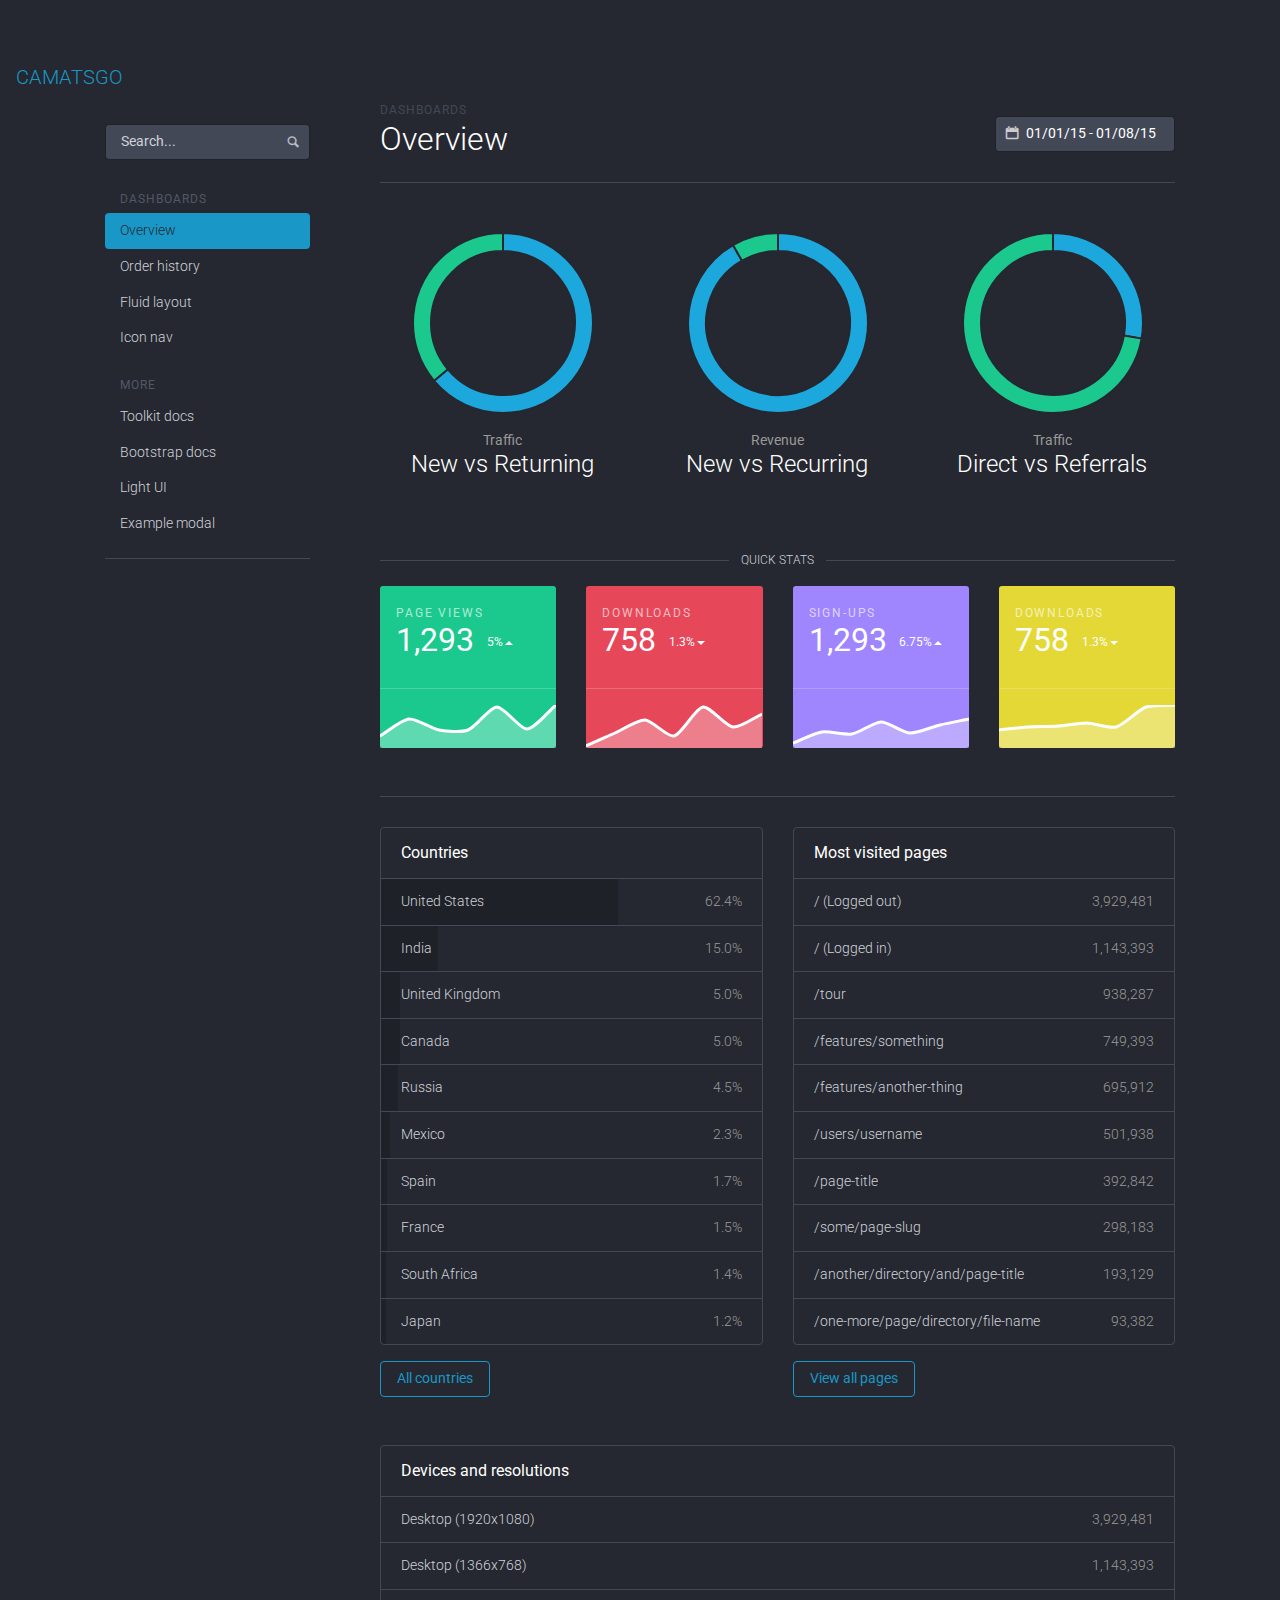
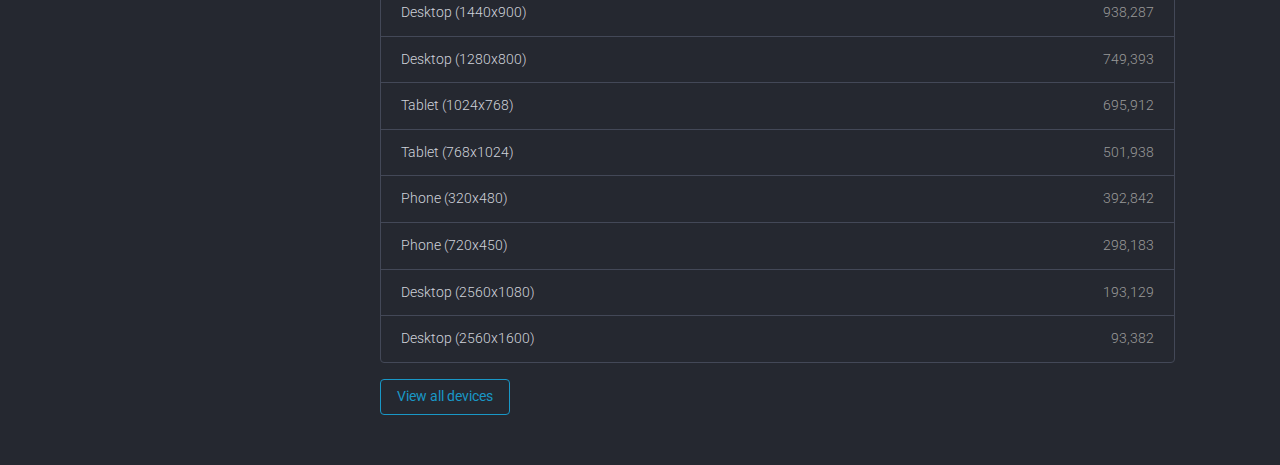
==== first_view_doc/index.html @ 9ee50ad4 "Primera Entrada" ====
<!DOCTYPE html>
<html lang="en">
  <head>
    <meta charset="utf-8">
    <meta http-equiv="X-UA-Compatible" content="IE=edge">
    <meta name="viewport" content="width=device-width, initial-scale=1">
    <meta name="description" content="">
    <meta name="keywords" content="">
    <meta name="author" content="">

    <title>
      
        Overview &middot; 
      
    </title>

    <link href="http://fonts.googleapis.com/css?family=Roboto:300,400,500,700,400italic" rel="stylesheet">
    
      <link href="assets/css/toolkit-inverse.css" rel="stylesheet">
    
    
    <link href="assets/css/application.css" rel="stylesheet">

    <style>
      /* note: this is a hack for ios iframe for bootstrap themes shopify page */
      /* this chunk of css is not part of the toolkit :) */
      body {
        width: 1px;
        min-width: 100%;
        *width: 100%;
      }
    </style>
  </head>


<body>


    <!-- Menú -->
    <nav class="navbar navbar-expand-lg navbar-primary bg-light">
      <a class="navbar-brand" href="#">CAMATSGO</a>      
      <div class="collapse navbar-collapse" id="navbarSupportedContent">
       
      </div>
  </nav>



  <div class="container">
    <div class="row">
      <div class="col-md-3 sidebar">
        <nav class="sidebar-nav">
          <div class="sidebar-header">
            <button class="nav-toggler nav-toggler-md sidebar-toggler" type="button" data-toggle="collapse" data-target="#nav-toggleable-md">
              <span class="sr-only">Toggle nav</span>
            </button>
            
          </div>

          <div class="collapse nav-toggleable-md" id="nav-toggleable-md">
            <form class="sidebar-form">
              <input class="form-control" type="text" placeholder="Search...">
              <button type="submit" class="btn-link">
                <span class="icon icon-magnifying-glass"></span>
              </button>
            </form>
            <ul class="nav nav-pills nav-stacked flex-column">
              <li class="nav-header">Dashboards</li>
              <li class="nav-item">
                <a class="nav-link active" href="index.html">Overview</a>
              </li>
              <li class="nav-item">
                <a class="nav-link " href="order-history/index.html">Order history</a>
              </li>
              <li class="nav-item">
                <a class="nav-link "href="fluid/index.html">Fluid layout</a>
              </li>
              <li class="nav-item">
                <a class="nav-link " href="icon-nav/index.html">Icon nav</a>
              </li>

              <li class="nav-header">More</li>
              <li class="nav-item">
                <a class="nav-link "href="docs/index.html">
                  Toolkit docs
                </a>
              </li>
              <li class="nav-item">
                <a class="nav-link" href="http://getbootstrap.com" target="blank">
                  Bootstrap docs
                </a>
              </li>
              <li class="nav-item">
                <a class="nav-link " href="index-light/index.html">Light UI</a>
              </li>
              <li class="nav-item">
                <a class="nav-link" href="#docsModal" data-toggle="modal">
                  Example modal
                </a>
              </li>
            </ul>
            <hr class="visible-xs mt-3">
          </div>
        </nav>
      </div>
      <div class="col-md-9 content">
        <div class="dashhead">
  <div class="dashhead-titles">
    <h6 class="dashhead-subtitle">Dashboards</h6>
    <h2 class="dashhead-title">Overview</h2>
  </div>

  <div class="btn-toolbar dashhead-toolbar">
    <div class="btn-toolbar-item input-with-icon">
      <input type="text" value="01/01/15 - 01/08/15" class="form-control" data-provide="datepicker">
      <span class="icon icon-calendar"></span>
    </div>
  </div>
</div>

<hr class="mt-3">

<div class="row text-center mt-5">
  <div class="col-md-4 mb-4 mb-md-3">
    <div class="w-3 mx-auto">
      <canvas
        class="ex-graph"
        width="200" height="200"
        data-chart="doughnut"
        data-dataset="[230, 130]"
        data-dataset-options="{ borderColor: '#252830', backgroundColor: ['#1ca8dd', '#1bc98e'] }"
        data-labels="['Returning', 'New']">
      </canvas>
    </div>
    <strong class="text-muted">Traffic</strong>
    <h4>New vs Returning</h4>
  </div>
  <div class="col-md-4 mb-4 mb-md-3">
    <div class="w-3 mx-auto">
      <canvas
        class="ex-graph"
        width="200" height="200"
        data-chart="doughnut"
        data-dataset="[330,30]"
        data-dataset-options="{ borderColor: '#252830', backgroundColor: ['#1ca8dd', '#1bc98e'] }"
        data-labels="['Returning', 'New']">
      </canvas>
    </div>
    <strong class="text-muted">Revenue</strong>
    <h4>New vs Recurring</h4>
  </div>
  <div class="col-md-4 mb-4 mb-md-3">
    <div class="w-3 mx-auto">
      <canvas
        class="ex-graph"
        width="200" height="200"
        data-chart="doughnut"
        data-dataset="[100,260]"
        data-dataset-options="{ borderColor: '#252830', backgroundColor: ['#1ca8dd', '#1bc98e'] }"
        data-labels="['Referrals', 'Direct']">
      </canvas>
    </div>
    <strong class="text-muted">Traffic</strong>
    <h4>Direct vs Referrals</h4>
  </div>
</div>

<div class="hr-divider mt-5 mb-3">
  <h3 class="hr-divider-content hr-divider-heading">Quick stats</h3>
</div>

<div class="row statcards">
  <div class="col-md-6 col-xl-3 mb-3 mb-md-4 mb-xl-0">
    <div class="statcard statcard-success">
      <div class="p-3">
        <span class="statcard-desc">Page views</span>
        <h2 class="statcard-number">
          1,293
          <small class="delta-indicator delta-positive">5%</small>
        </h2>
        <hr class="statcard-hr mb-0">
      </div>
      <canvas id="sparkline1" width="378" height="94" class="sparkline"
        data-chart="spark-line"
        data-dataset="[[28,68,41,43,96,45,100]]"
        data-labels="['a','b','c','d','e','f','g']"
        style="width: 189px; height: 47px;">
      </canvas>
    </div>
  </div>
  <div class="col-md-6 col-xl-3 mb-3 mb-md-4 mb-xl-0">
    <div class="statcard statcard-danger">
      <div class="p-3">
        <span class="statcard-desc">Downloads</span>
        <h2 class="statcard-number">
          758
          <small class="delta-indicator delta-negative">1.3%</small>
        </h2>
        <hr class="statcard-hr mb-0">
      </div>
      <canvas id="sparkline1" width="378" height="94" class="sparkline"
        data-chart="spark-line"
        data-dataset="[[4,34,64,27,96,50,80]]"
        data-labels="['a', 'b','c','d','e','f','g']"
        style="width: 189px; height: 47px;"></canvas>
    </div>
  </div>
  <div class="col-md-6 col-xl-3 mb-3 mb-md-4 mb-xl-0">
    <div class="statcard statcard-info">
      <div class="p-3">
        <span class="statcard-desc">Sign-ups</span>
        <h2 class="statcard-number">
          1,293
          <small class="delta-indicator delta-positive">6.75%</small>
        </h2>
        <hr class="statcard-hr mb-0">
      </div>
      <canvas id="sparkline1" width="378" height="94" class="sparkline"
        data-chart="spark-line"
        data-dataset="[[12,38,32,60,36,54,68]]"
        data-labels="['a', 'b','c','d','e','f','g']"
        style="width: 189px; height: 47px;"></canvas>
    </div>
  </div>
  <div class="col-md-6 col-xl-3 mb-3 mb-md-4 mb-xl-0">
    <div class="statcard statcard-warning">
      <div class="p-3">
        <span class="statcard-desc">Downloads</span>
        <h2 class="statcard-number">
          758
          <small class="delta-indicator delta-negative">1.3%</small>
        </h2>
        <hr class="statcard-hr mb-0">
      </div>
      <canvas id="sparkline1" width="378" height="94" class="sparkline"
        data-chart="spark-line"
        data-dataset="[[43,48,52,58,50,95,100]]"
        data-labels="['a', 'b','c','d','e','f','g']"
        style="width: 189px; height: 47px;"></canvas>
    </div>
  </div>
</div>

<hr class="mt-5">

<div class="row">
  <div class="col-md-6 mb-5">
    <div class="list-group mb-3">
      <h6 class="list-group-header">
        Countries
      </h6>
      
        <a class="list-group-item list-group-item-action justify-content-between" href="#">
          <span class="list-group-progress" style="width: 62.4%;"></span>
          United States
          <span class="ml-a text-muted">62.4%</span>
        </a>
      
        <a class="list-group-item list-group-item-action justify-content-between" href="#">
          <span class="list-group-progress" style="width: 15.0%;"></span>
          India
          <span class="ml-a text-muted">15.0%</span>
        </a>
      
        <a class="list-group-item list-group-item-action justify-content-between" href="#">
          <span class="list-group-progress" style="width: 5.0%;"></span>
          United Kingdom
          <span class="ml-a text-muted">5.0%</span>
        </a>
      
        <a class="list-group-item list-group-item-action justify-content-between" href="#">
          <span class="list-group-progress" style="width: 5.0%;"></span>
          Canada
          <span class="ml-a text-muted">5.0%</span>
        </a>
      
        <a class="list-group-item list-group-item-action justify-content-between" href="#">
          <span class="list-group-progress" style="width: 4.5%;"></span>
          Russia
          <span class="ml-a text-muted">4.5%</span>
        </a>
      
        <a class="list-group-item list-group-item-action justify-content-between" href="#">
          <span class="list-group-progress" style="width: 2.3%;"></span>
          Mexico
          <span class="ml-a text-muted">2.3%</span>
        </a>
      
        <a class="list-group-item list-group-item-action justify-content-between" href="#">
          <span class="list-group-progress" style="width: 1.7%;"></span>
          Spain
          <span class="ml-a text-muted">1.7%</span>
        </a>
      
        <a class="list-group-item list-group-item-action justify-content-between" href="#">
          <span class="list-group-progress" style="width: 1.5%;"></span>
          France
          <span class="ml-a text-muted">1.5%</span>
        </a>
      
        <a class="list-group-item list-group-item-action justify-content-between" href="#">
          <span class="list-group-progress" style="width: 1.4%;"></span>
          South Africa
          <span class="ml-a text-muted">1.4%</span>
        </a>
      
        <a class="list-group-item list-group-item-action justify-content-between" href="#">
          <span class="list-group-progress" style="width: 1.2%;"></span>
          Japan
          <span class="ml-a text-muted">1.2%</span>
        </a>
      
    </div>
    <a href="#" class="btn btn-outline-primary px-3">All countries</a>
  </div>
  <div class="col-md-6 mb-5">
    <div class="list-group mb-3">
      <h6 class="list-group-header">
        Most visited pages
      </h6>
      
        <a class="list-group-item list-group-item-action justify-content-between" href="#">
          <span>/ (Logged out)</span>
          <span class="mr-a text-muted">3,929,481</span>
        </a>
      
        <a class="list-group-item list-group-item-action justify-content-between" href="#">
          <span>/ (Logged in)</span>
          <span class="mr-a text-muted">1,143,393</span>
        </a>
      
        <a class="list-group-item list-group-item-action justify-content-between" href="#">
          <span>/tour</span>
          <span class="mr-a text-muted">938,287</span>
        </a>
      
        <a class="list-group-item list-group-item-action justify-content-between" href="#">
          <span>/features/something</span>
          <span class="mr-a text-muted">749,393</span>
        </a>
      
        <a class="list-group-item list-group-item-action justify-content-between" href="#">
          <span>/features/another-thing</span>
          <span class="mr-a text-muted">695,912</span>
        </a>
      
        <a class="list-group-item list-group-item-action justify-content-between" href="#">
          <span>/users/username</span>
          <span class="mr-a text-muted">501,938</span>
        </a>
      
        <a class="list-group-item list-group-item-action justify-content-between" href="#">
          <span>/page-title</span>
          <span class="mr-a text-muted">392,842</span>
        </a>
      
        <a class="list-group-item list-group-item-action justify-content-between" href="#">
          <span>/some/page-slug</span>
          <span class="mr-a text-muted">298,183</span>
        </a>
      
        <a class="list-group-item list-group-item-action justify-content-between" href="#">
          <span>/another/directory/and/page-title</span>
          <span class="mr-a text-muted">193,129</span>
        </a>
      
        <a class="list-group-item list-group-item-action justify-content-between" href="#">
          <span>/one-more/page/directory/file-name</span>
          <span class="mr-a text-muted">93,382</span>
        </a>
      
    </div>
    <a href="#" class="btn btn-outline-primary px-3">View all pages</a>
  </div>
</div>

<div class="list-group mb-3">
  <h6 class="list-group-header">
    Devices and resolutions
  </h6>
  
    <a class="list-group-item list-group-item-action justify-content-between" href="#">
      <span>Desktop (1920x1080)</span>
      <span class="text-muted">3,929,481</span>
    </a>
  
    <a class="list-group-item list-group-item-action justify-content-between" href="#">
      <span>Desktop (1366x768)</span>
      <span class="text-muted">1,143,393</span>
    </a>
  
    <a class="list-group-item list-group-item-action justify-content-between" href="#">
      <span>Desktop (1440x900)</span>
      <span class="text-muted">938,287</span>
    </a>
  
    <a class="list-group-item list-group-item-action justify-content-between" href="#">
      <span>Desktop (1280x800)</span>
      <span class="text-muted">749,393</span>
    </a>
  
    <a class="list-group-item list-group-item-action justify-content-between" href="#">
      <span>Tablet (1024x768)</span>
      <span class="text-muted">695,912</span>
    </a>
  
    <a class="list-group-item list-group-item-action justify-content-between" href="#">
      <span>Tablet (768x1024)</span>
      <span class="text-muted">501,938</span>
    </a>
  
    <a class="list-group-item list-group-item-action justify-content-between" href="#">
      <span>Phone (320x480)</span>
      <span class="text-muted">392,842</span>
    </a>
  
    <a class="list-group-item list-group-item-action justify-content-between" href="#">
      <span>Phone (720x450)</span>
      <span class="text-muted">298,183</span>
    </a>
  
    <a class="list-group-item list-group-item-action justify-content-between" href="#">
      <span>Desktop (2560x1080)</span>
      <span class="text-muted">193,129</span>
    </a>
  
    <a class="list-group-item list-group-item-action justify-content-between" href="#">
      <span>Desktop (2560x1600)</span>
      <span class="text-muted">93,382</span>
    </a>
  
</div>
<a href="#" class="btn btn-outline-primary px-3">View all devices</a>

      </div>
    </div>
  </div>

  <div id="docsModal" class="modal fade" tabindex="-1" role="dialog" aria-labelledby="myModalLabel">
  <div class="modal-dialog">
    <div class="modal-content">

      <div class="modal-header">
        <h4 class="modal-title" id="myModalLabel">Example modal</h4>
        <button type="button" class="close" data-dismiss="modal" aria-label="Close"><span aria-hidden="true">&times;</span></button>
      </div>
      <div class="modal-body">
        <p>You're looking at an example modal in the dashboard theme.</p>
      </div>
      <div class="modal-footer">
        <button type="button" class="btn btn-primary" data-dismiss="modal">Cool, got it!</button>
      </div>
    </div>
  </div>
</div>


    <script src="assets/js/jquery.min.js"></script>
    <script src="assets/js/tether.min.js"></script>
    <script src="assets/js/chart.js"></script>
    <script src="assets/js/tablesorter.min.js"></script>
    <script src="assets/js/toolkit.js"></script>
    <script src="assets/js/application.js"></script>
    <script>
      // execute/clear BS loaders for docs
      $(function(){while(window.BS&&window.BS.loader&&window.BS.loader.length){(window.BS.loader.pop())()}})
    </script>
  </body>
</html>
---- first_view_doc/assets/css/application.css ----
/* global body padding */
body {
  padding-top:    20px;
  padding-bottom: 20px;
}

@media (min-width: 768px) {
  body {
    padding-top:    50px;
    padding-bottom: 50px;
  }
}


/* global spacing overrides */
h1, h2, h3, h4, h5, h6,
.h1, .h2, .h3, .h4, .h5, .h6 {
  margin-top: 0;
}
hr {
  margin-top: 30px;
  margin-bottom: 30px;
}

.navbar-fixed-top,
.navbar-static-top {
  border-bottom: 0;
}
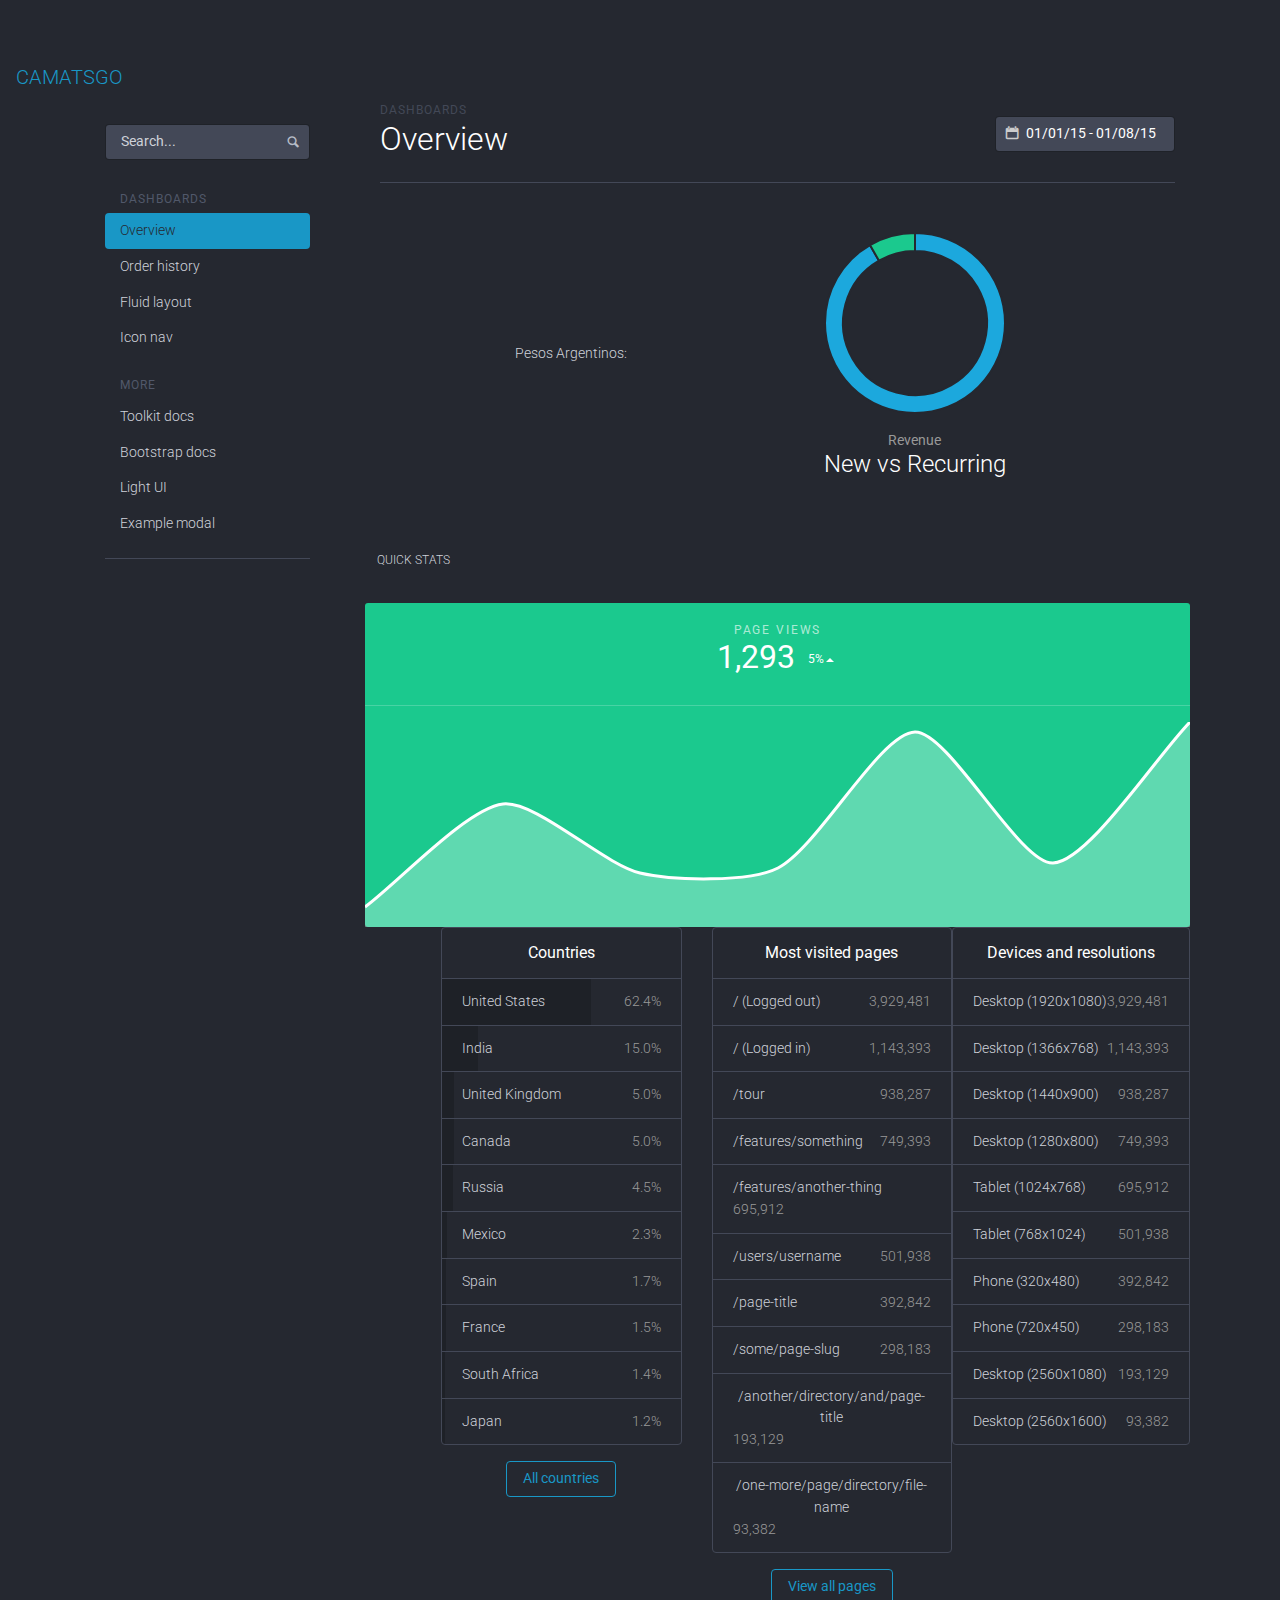
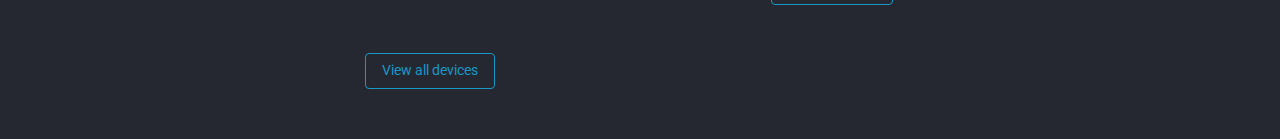
==== commit 9c805e78: "Segunda entrega, first page view" ====
--- a/first_view_doc/index.html
+++ b/first_view_doc/index.html
@@ -13,9 +13,10 @@
         Overview &middot; 
       
     </title>
+    
 
     <link href="http://fonts.googleapis.com/css?family=Roboto:300,400,500,700,400italic" rel="stylesheet">
-    
+    <link href="assets/css/style.css" rel="stylesheet">
       <link href="assets/css/toolkit-inverse.css" rel="stylesheet">
     
     
@@ -121,56 +122,31 @@
 <hr class="mt-3">
 
 <div class="row text-center mt-5">
-  <div class="col-md-4 mb-4 mb-md-3">
-    <div class="w-3 mx-auto">
-      <canvas
-        class="ex-graph"
-        width="200" height="200"
-        data-chart="doughnut"
-        data-dataset="[230, 130]"
-        data-dataset-options="{ borderColor: '#252830', backgroundColor: ['#1ca8dd', '#1bc98e'] }"
-        data-labels="['Returning', 'New']">
-      </canvas>
-    </div>
-    <strong class="text-muted">Traffic</strong>
-    <h4>New vs Returning</h4>
-  </div>
-  <div class="col-md-4 mb-4 mb-md-3">
-    <div class="w-3 mx-auto">
-      <canvas
-        class="ex-graph"
-        width="200" height="200"
-        data-chart="doughnut"
-        data-dataset="[330,30]"
-        data-dataset-options="{ borderColor: '#252830', backgroundColor: ['#1ca8dd', '#1bc98e'] }"
-        data-labels="['Returning', 'New']">
-      </canvas>
-    </div>
-    <strong class="text-muted">Revenue</strong>
-    <h4>New vs Recurring</h4>
-  </div>
-  <div class="col-md-4 mb-4 mb-md-3">
-    <div class="w-3 mx-auto">
-      <canvas
-        class="ex-graph"
-        width="200" height="200"
-        data-chart="doughnut"
-        data-dataset="[100,260]"
-        data-dataset-options="{ borderColor: '#252830', backgroundColor: ['#1ca8dd', '#1bc98e'] }"
-        data-labels="['Referrals', 'Direct']">
-      </canvas>
-    </div>
-    <strong class="text-muted">Traffic</strong>
-    <h4>Direct vs Referrals</h4>
-  </div>
-</div>
+  <div class="col-md-6 mb-4 mb-md-3 text-right walletDiv">
+  <label for="" class="wallets">Pesos Argentinos: </label>
+  </div>
+  <div class="col-md-4 mb-4 mb-md-3">  <div class="w-3 mx-auto">
+    <canvas
+      class="ex-graph"
+      width="200" height="200"
+      data-chart="doughnut"
+      data-dataset="[330,30]"
+      data-dataset-options="{ borderColor: '#252830', backgroundColor: ['#1ca8dd', '#1bc98e'] }"
+      data-labels="['Returning', 'New']">
+    </canvas>
+  </div>
+  <strong class="text-muted">Revenue</strong>
+  <h4>New vs Recurring</h4></div>
+  <div class="col-md-2 mb-4 mb-md-3"></div>
+  
 
 <div class="hr-divider mt-5 mb-3">
   <h3 class="hr-divider-content hr-divider-heading">Quick stats</h3>
 </div>
 
 <div class="row statcards">
-  <div class="col-md-6 col-xl-3 mb-3 mb-md-4 mb-xl-0">
+  <div class="col-md-6 mb-4 mb-md-3"></div>
+  <div class="col-md-12 col-xl-12 mb-3 mb-md-4 mb-xl-0">
     <div class="statcard statcard-success">
       <div class="p-3">
         <span class="statcard-desc">Page views</span>
@@ -184,61 +160,11 @@
         data-chart="spark-line"
         data-dataset="[[28,68,41,43,96,45,100]]"
         data-labels="['a','b','c','d','e','f','g']"
-        style="width: 189px; height: 47px;">
+        style="width: 300px; height: 100px;">
       </canvas>
     </div>
   </div>
-  <div class="col-md-6 col-xl-3 mb-3 mb-md-4 mb-xl-0">
-    <div class="statcard statcard-danger">
-      <div class="p-3">
-        <span class="statcard-desc">Downloads</span>
-        <h2 class="statcard-number">
-          758
-          <small class="delta-indicator delta-negative">1.3%</small>
-        </h2>
-        <hr class="statcard-hr mb-0">
-      </div>
-      <canvas id="sparkline1" width="378" height="94" class="sparkline"
-        data-chart="spark-line"
-        data-dataset="[[4,34,64,27,96,50,80]]"
-        data-labels="['a', 'b','c','d','e','f','g']"
-        style="width: 189px; height: 47px;"></canvas>
-    </div>
-  </div>
-  <div class="col-md-6 col-xl-3 mb-3 mb-md-4 mb-xl-0">
-    <div class="statcard statcard-info">
-      <div class="p-3">
-        <span class="statcard-desc">Sign-ups</span>
-        <h2 class="statcard-number">
-          1,293
-          <small class="delta-indicator delta-positive">6.75%</small>
-        </h2>
-        <hr class="statcard-hr mb-0">
-      </div>
-      <canvas id="sparkline1" width="378" height="94" class="sparkline"
-        data-chart="spark-line"
-        data-dataset="[[12,38,32,60,36,54,68]]"
-        data-labels="['a', 'b','c','d','e','f','g']"
-        style="width: 189px; height: 47px;"></canvas>
-    </div>
-  </div>
-  <div class="col-md-6 col-xl-3 mb-3 mb-md-4 mb-xl-0">
-    <div class="statcard statcard-warning">
-      <div class="p-3">
-        <span class="statcard-desc">Downloads</span>
-        <h2 class="statcard-number">
-          758
-          <small class="delta-indicator delta-negative">1.3%</small>
-        </h2>
-        <hr class="statcard-hr mb-0">
-      </div>
-      <canvas id="sparkline1" width="378" height="94" class="sparkline"
-        data-chart="spark-line"
-        data-dataset="[[43,48,52,58,50,95,100]]"
-        data-labels="['a', 'b','c','d','e','f','g']"
-        style="width: 189px; height: 47px;"></canvas>
-    </div>
-  </div>
+ 
 </div>
 
 <hr class="mt-5">
--- a/first_view_doc/assets/css/style.css
+++ b/first_view_doc/assets/css/style.css
@@ -0,0 +1,5 @@
+.walletDiv {
+    display: flex;
+    justify-content: center;
+    align-items:  center;
+}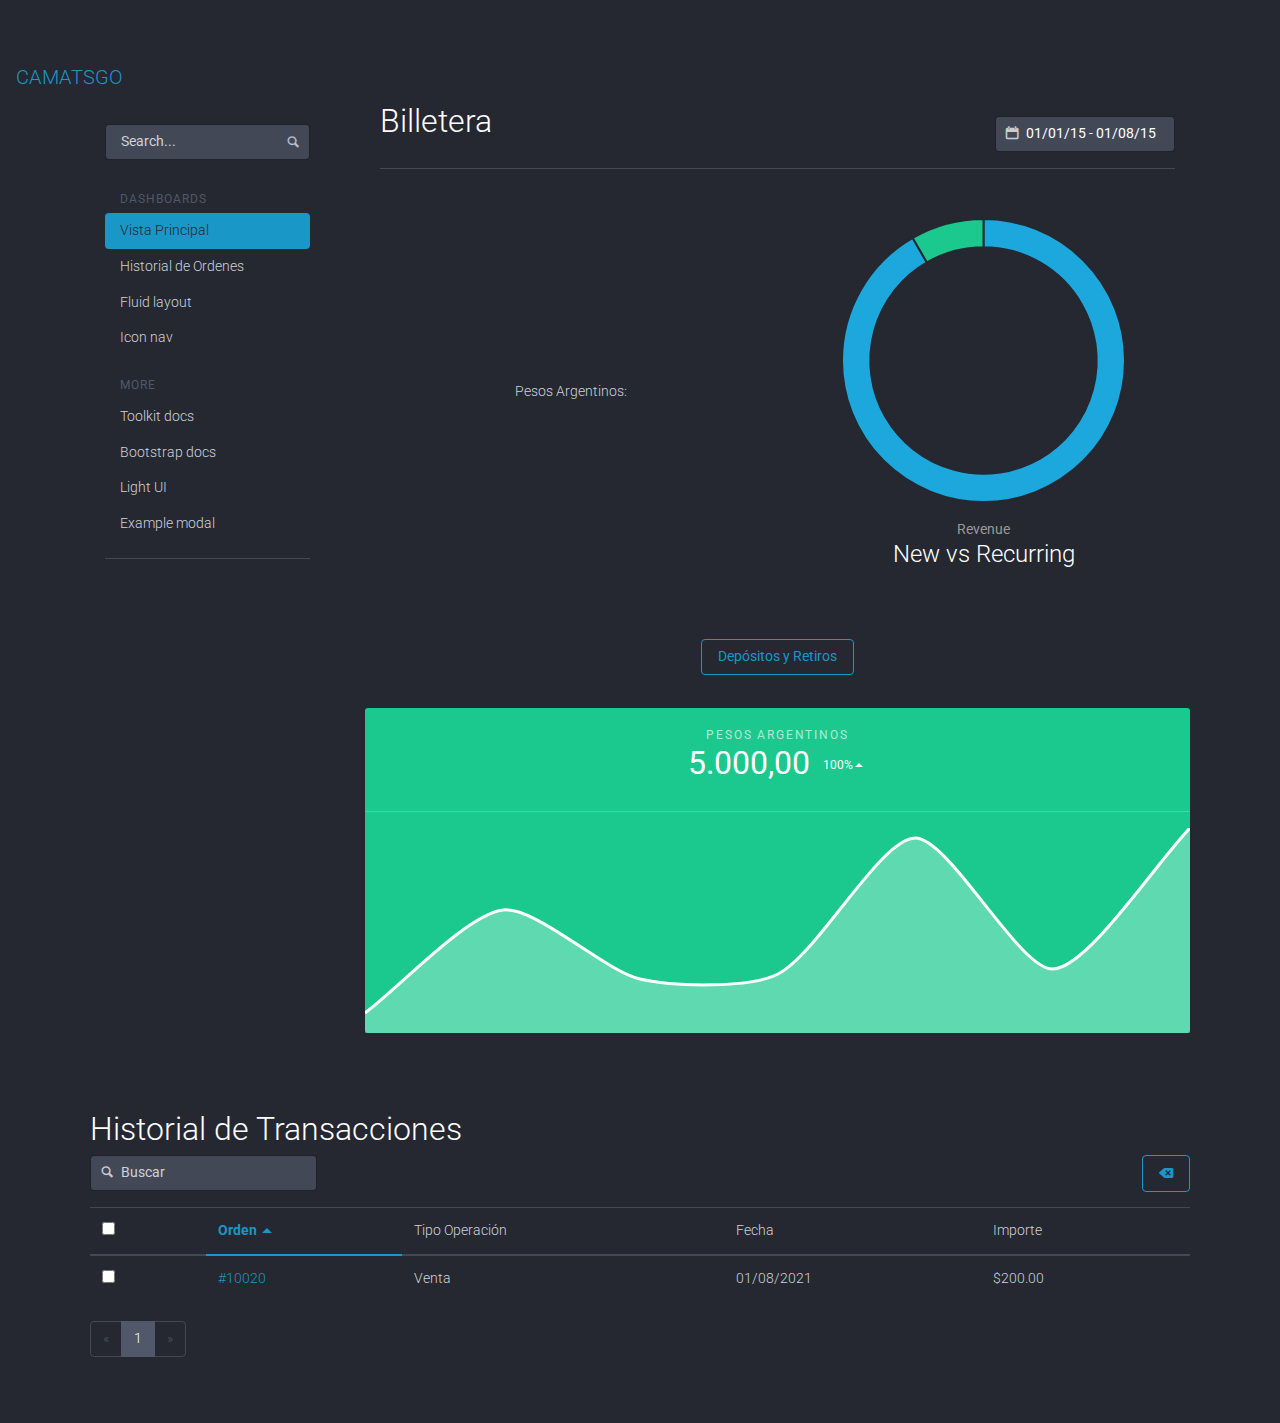
==== commit e6682898: "creacion vista interna retiro y deposito" ====
--- a/first_view_doc/index.html
+++ b/first_view_doc/index.html
@@ -10,7 +10,7 @@
 
     <title>
       
-        Overview &middot; 
+        Vista Principal &middot; 
       
     </title>
     
@@ -68,10 +68,10 @@
             <ul class="nav nav-pills nav-stacked flex-column">
               <li class="nav-header">Dashboards</li>
               <li class="nav-item">
-                <a class="nav-link active" href="index.html">Overview</a>
-              </li>
-              <li class="nav-item">
-                <a class="nav-link " href="order-history/index.html">Order history</a>
+                <a class="nav-link active" href="index.html">Vista Principal</a>
+              </li>
+              <li class="nav-item">
+                <a class="nav-link " href="order-history/index.html">Historial de Ordenes</a>
               </li>
               <li class="nav-item">
                 <a class="nav-link "href="fluid/index.html">Fluid layout</a>
@@ -107,8 +107,7 @@
       <div class="col-md-9 content">
         <div class="dashhead">
   <div class="dashhead-titles">
-    <h6 class="dashhead-subtitle">Dashboards</h6>
-    <h2 class="dashhead-title">Overview</h2>
+    <h2 class="dashhead-title">Billetera</h2>
   </div>
 
   <div class="btn-toolbar dashhead-toolbar">
@@ -125,7 +124,7 @@
   <div class="col-md-6 mb-4 mb-md-3 text-right walletDiv">
   <label for="" class="wallets">Pesos Argentinos: </label>
   </div>
-  <div class="col-md-4 mb-4 mb-md-3">  <div class="w-3 mx-auto">
+  <div class="col-md-6 mb-4 mb-md-3">  <div class="w-3 mx-auto">
     <canvas
       class="ex-graph"
       width="200" height="200"
@@ -137,22 +136,23 @@
   </div>
   <strong class="text-muted">Revenue</strong>
   <h4>New vs Recurring</h4></div>
-  <div class="col-md-2 mb-4 mb-md-3"></div>
-  
-
-<div class="hr-divider mt-5 mb-3">
-  <h3 class="hr-divider-content hr-divider-heading">Quick stats</h3>
-</div>
+
+  
+
+<div class="mt-5 mb-3 col-lg-12">
+  <a href="indexOperation.html" class="btn btn-outline-primary px-3">Depósitos y Retiros</a>
+</div>
+
 
 <div class="row statcards">
   <div class="col-md-6 mb-4 mb-md-3"></div>
   <div class="col-md-12 col-xl-12 mb-3 mb-md-4 mb-xl-0">
     <div class="statcard statcard-success">
       <div class="p-3">
-        <span class="statcard-desc">Page views</span>
+        <span class="statcard-desc">Pesos Argentinos</span>
         <h2 class="statcard-number">
-          1,293
-          <small class="delta-indicator delta-positive">5%</small>
+          5.000,00
+          <small class="delta-indicator delta-positive">100%</small>
         </h2>
         <hr class="statcard-hr mb-0">
       </div>
@@ -170,196 +170,74 @@
 <hr class="mt-5">
 
 <div class="row">
-  <div class="col-md-6 mb-5">
-    <div class="list-group mb-3">
-      <h6 class="list-group-header">
-        Countries
-      </h6>
-      
-        <a class="list-group-item list-group-item-action justify-content-between" href="#">
-          <span class="list-group-progress" style="width: 62.4%;"></span>
-          United States
-          <span class="ml-a text-muted">62.4%</span>
-        </a>
-      
-        <a class="list-group-item list-group-item-action justify-content-between" href="#">
-          <span class="list-group-progress" style="width: 15.0%;"></span>
-          India
-          <span class="ml-a text-muted">15.0%</span>
-        </a>
-      
-        <a class="list-group-item list-group-item-action justify-content-between" href="#">
-          <span class="list-group-progress" style="width: 5.0%;"></span>
-          United Kingdom
-          <span class="ml-a text-muted">5.0%</span>
-        </a>
-      
-        <a class="list-group-item list-group-item-action justify-content-between" href="#">
-          <span class="list-group-progress" style="width: 5.0%;"></span>
-          Canada
-          <span class="ml-a text-muted">5.0%</span>
-        </a>
-      
-        <a class="list-group-item list-group-item-action justify-content-between" href="#">
-          <span class="list-group-progress" style="width: 4.5%;"></span>
-          Russia
-          <span class="ml-a text-muted">4.5%</span>
-        </a>
-      
-        <a class="list-group-item list-group-item-action justify-content-between" href="#">
-          <span class="list-group-progress" style="width: 2.3%;"></span>
-          Mexico
-          <span class="ml-a text-muted">2.3%</span>
-        </a>
-      
-        <a class="list-group-item list-group-item-action justify-content-between" href="#">
-          <span class="list-group-progress" style="width: 1.7%;"></span>
-          Spain
-          <span class="ml-a text-muted">1.7%</span>
-        </a>
-      
-        <a class="list-group-item list-group-item-action justify-content-between" href="#">
-          <span class="list-group-progress" style="width: 1.5%;"></span>
-          France
-          <span class="ml-a text-muted">1.5%</span>
-        </a>
-      
-        <a class="list-group-item list-group-item-action justify-content-between" href="#">
-          <span class="list-group-progress" style="width: 1.4%;"></span>
-          South Africa
-          <span class="ml-a text-muted">1.4%</span>
-        </a>
-      
-        <a class="list-group-item list-group-item-action justify-content-between" href="#">
-          <span class="list-group-progress" style="width: 1.2%;"></span>
-          Japan
-          <span class="ml-a text-muted">1.2%</span>
-        </a>
-      
-    </div>
-    <a href="#" class="btn btn-outline-primary px-3">All countries</a>
-  </div>
-  <div class="col-md-6 mb-5">
-    <div class="list-group mb-3">
-      <h6 class="list-group-header">
-        Most visited pages
-      </h6>
-      
-        <a class="list-group-item list-group-item-action justify-content-between" href="#">
-          <span>/ (Logged out)</span>
-          <span class="mr-a text-muted">3,929,481</span>
-        </a>
-      
-        <a class="list-group-item list-group-item-action justify-content-between" href="#">
-          <span>/ (Logged in)</span>
-          <span class="mr-a text-muted">1,143,393</span>
-        </a>
-      
-        <a class="list-group-item list-group-item-action justify-content-between" href="#">
-          <span>/tour</span>
-          <span class="mr-a text-muted">938,287</span>
-        </a>
-      
-        <a class="list-group-item list-group-item-action justify-content-between" href="#">
-          <span>/features/something</span>
-          <span class="mr-a text-muted">749,393</span>
-        </a>
-      
-        <a class="list-group-item list-group-item-action justify-content-between" href="#">
-          <span>/features/another-thing</span>
-          <span class="mr-a text-muted">695,912</span>
-        </a>
-      
-        <a class="list-group-item list-group-item-action justify-content-between" href="#">
-          <span>/users/username</span>
-          <span class="mr-a text-muted">501,938</span>
-        </a>
-      
-        <a class="list-group-item list-group-item-action justify-content-between" href="#">
-          <span>/page-title</span>
-          <span class="mr-a text-muted">392,842</span>
-        </a>
-      
-        <a class="list-group-item list-group-item-action justify-content-between" href="#">
-          <span>/some/page-slug</span>
-          <span class="mr-a text-muted">298,183</span>
-        </a>
-      
-        <a class="list-group-item list-group-item-action justify-content-between" href="#">
-          <span>/another/directory/and/page-title</span>
-          <span class="mr-a text-muted">193,129</span>
-        </a>
-      
-        <a class="list-group-item list-group-item-action justify-content-between" href="#">
-          <span>/one-more/page/directory/file-name</span>
-          <span class="mr-a text-muted">93,382</span>
-        </a>
-      
-    </div>
-    <a href="#" class="btn btn-outline-primary px-3">View all pages</a>
-  </div>
-</div>
-
-<div class="list-group mb-3">
-  <h6 class="list-group-header">
-    Devices and resolutions
-  </h6>
-  
-    <a class="list-group-item list-group-item-action justify-content-between" href="#">
-      <span>Desktop (1920x1080)</span>
-      <span class="text-muted">3,929,481</span>
-    </a>
-  
-    <a class="list-group-item list-group-item-action justify-content-between" href="#">
-      <span>Desktop (1366x768)</span>
-      <span class="text-muted">1,143,393</span>
-    </a>
-  
-    <a class="list-group-item list-group-item-action justify-content-between" href="#">
-      <span>Desktop (1440x900)</span>
-      <span class="text-muted">938,287</span>
-    </a>
-  
-    <a class="list-group-item list-group-item-action justify-content-between" href="#">
-      <span>Desktop (1280x800)</span>
-      <span class="text-muted">749,393</span>
-    </a>
-  
-    <a class="list-group-item list-group-item-action justify-content-between" href="#">
-      <span>Tablet (1024x768)</span>
-      <span class="text-muted">695,912</span>
-    </a>
-  
-    <a class="list-group-item list-group-item-action justify-content-between" href="#">
-      <span>Tablet (768x1024)</span>
-      <span class="text-muted">501,938</span>
-    </a>
-  
-    <a class="list-group-item list-group-item-action justify-content-between" href="#">
-      <span>Phone (320x480)</span>
-      <span class="text-muted">392,842</span>
-    </a>
-  
-    <a class="list-group-item list-group-item-action justify-content-between" href="#">
-      <span>Phone (720x450)</span>
-      <span class="text-muted">298,183</span>
-    </a>
-  
-    <a class="list-group-item list-group-item-action justify-content-between" href="#">
-      <span>Desktop (2560x1080)</span>
-      <span class="text-muted">193,129</span>
-    </a>
-  
-    <a class="list-group-item list-group-item-action justify-content-between" href="#">
-      <span>Desktop (2560x1600)</span>
-      <span class="text-muted">93,382</span>
-    </a>
-  
-</div>
-<a href="#" class="btn btn-outline-primary px-3">View all devices</a>
-
-      </div>
-    </div>
+
+</div>
+</div>
+</div>
+  
+    <div class="dashhead-titles">
+      <h2 class="dashhead-title">Historial de Transacciones</h2>
+    </div>
+
+  
+  <div class="flextable table-actions">
+    <div class="flextable-item flextable-primary">
+      <div class="btn-toolbar-item input-with-icon">
+        <input type="text" class="form-control input-block" placeholder="Buscar">
+        <span class="icon icon-magnifying-glass"></span>
+      </div>
+    </div>
+    <div class="flextable-item">
+      <div class="btn-group">
+        <button type="button" class="btn btn-outline-primary">
+          <span class="icon icon-erase"></span>
+        </button>
+      </div>
+    </div>
+  </div>
+  
+  <div class="table-responsive">
+    <table class="table" data-sort="table">
+      <thead>
+        <tr>
+          <th><input type="checkbox" class="select-all" id="selectAll"></th>
+          <th>Orden</th>
+          <th>Tipo Operación</th>
+          <th>Fecha</th>
+          <th>Importe</th>
+        </tr>
+      </thead>
+      <tbody>
+       <tr>
+          <td><input type="checkbox" class="select-row"></td>
+          <td><a href="#">#10020</a></td>
+          <td>Venta</td>
+          <td>01/08/2021</td>
+          <td>$200.00</td>
+      </tbody>
+    </table>
+  </div>
+  
+  <div class="text-center">
+    <nav>
+      <ul class="pagination">
+        <li class="page-item">
+          <a class="page-link" href="#" aria-label="Previous">
+            <span aria-hidden="true">&laquo;</span>
+            <span class="sr-only">Previous</span>
+          </a>
+        </li>
+        <li class="page-item active"><a class="page-link" href="#">1</a></li>
+        <li class="page-item">
+          <a class="page-link" href="#" aria-label="Next">
+            <span aria-hidden="true">&raquo;</span>
+            <span class="sr-only">Next</span>
+          </a>
+        </li>
+      </ul>
+    </nav>
+  </div>
+
   </div>
 
   <div id="docsModal" class="modal fade" tabindex="-1" role="dialog" aria-labelledby="myModalLabel">
--- a/first_view_doc/assets/css/style.css
+++ b/first_view_doc/assets/css/style.css
@@ -2,4 +2,15 @@
     display: flex;
     justify-content: center;
     align-items:  center;
-}+}
+
+#operationBtn {
+    margin: 0 auto;
+    width: 100%;
+}
+
+.oculto {
+    display:none;
+    
+}
+
